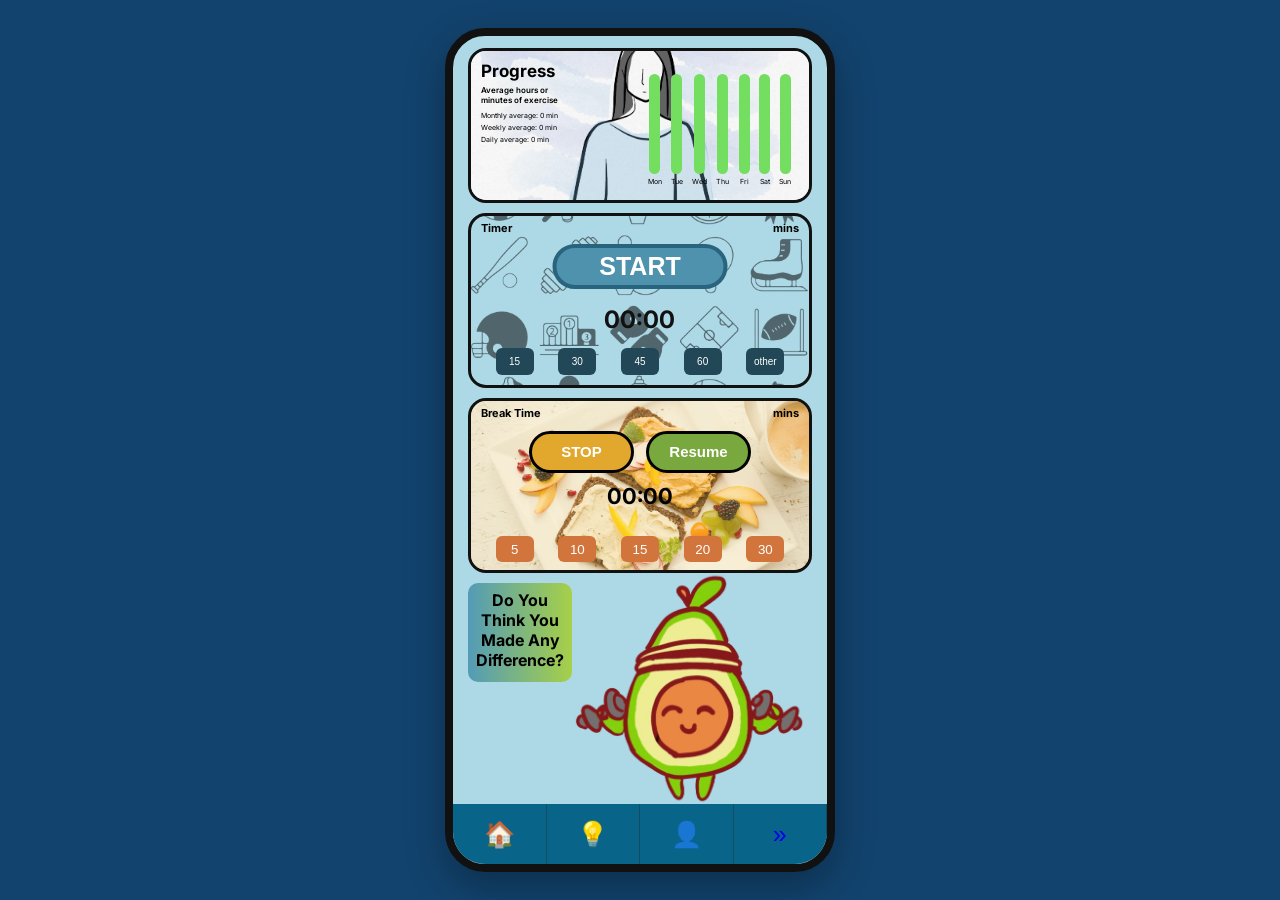
==== page2.html @ 185bc52e "I finally have successfully fix the images and now I will be working towars fixing few fonts" ====
<!DOCTYPE html>
<html lang="en">

<head>
    <meta charset="UTF-8">
    <meta name="viewport" content="width=device-width, initial-scale=1.0">

    <title>FITcheKK - Main</title>

    <link rel="preconnect" href="https://fonts.googleapis.com">
    <link rel="preconnect" href="https://fonts.gstatic.com" crossorigin>

    <link href="https://fonts.googleapis.com/css2?family=Inter:wght@400;500;600;700&display=swap" rel="stylesheet">

    <link rel="stylesheet" href="style.css">
</head>

<body>

<div class="phone-container page2-container">

    <!-- =========================
         PROGRESS
    ========================== -->

    <section class="progress-section">

    <img src="Images\progress-tracker-image.jpg"
         alt="Runner"
         class="progress-image">

        <div class="progress-information">

            <h2>Progress</h2>
            <p class="average-title">
                Average hours or<br>minutes of exercise
            </p>

            <p id="monthlyAverage">
                Monthly average: 0 min
            </p>

            <p id="weeklyAverage">
                Weekly average: 0 min
            </p>

            <p id="dailyAverage">
                Daily average: 0 min
            </p>

        </div>

        <div class="weekly-bars">

            <div class="day-bar">
                <div class="bar-track">
                    <div class="bar-fill" id="bar-monday"></div>
                </div>
                <span>Mon</span>
            </div>

            <div class="day-bar">
                <div class="bar-track">
                    <div class="bar-fill" id="bar-tuesday"></div>
                </div>
                <span>Tue</span>
            </div>

            <div class="day-bar">
                <div class="bar-track">
                    <div class="bar-fill" id="bar-wednesday"></div>
                </div>
                <span>Wed</span>
            </div>

            <div class="day-bar">
                <div class="bar-track">
                    <div class="bar-fill" id="bar-thursday"></div>
                </div>
                <span>Thu</span>
            </div>

            <div class="day-bar">
                <div class="bar-track">
                    <div class="bar-fill" id="bar-friday"></div>
                </div>
                <span>Fri</span>
            </div>

            <div class="day-bar">
                <div class="bar-track">
                    <div class="bar-fill" id="bar-saturday"></div>
                </div>
                <span>Sat</span>
            </div>

            <div class="day-bar">
                <div class="bar-track">
                    <div class="bar-fill" id="bar-sunday"></div>
                </div>
                <span>Sun</span>
            </div>

        </div>

    </section>


    <!-- =========================
         EXERCISE TIMER
    ========================== -->

    <section class="exercise-section">
 <img src="Images\Excercise-time-image.png"
         alt="Exercise"
         class="exercise-image">

        <div class="timer-label">
            <span>Timer</span>
            <span>mins</span>
        </div>

        <div class="exercise-display" id="exerciseDisplay">
            00:00
        </div>

        <button id="startExercise">
            START
        </button>

        <div class="exercise-options">

            <button class="exercise-option" data-minutes="15">15</button>

            <button class="exercise-option" data-minutes="30">30</button>

            <button class="exercise-option" data-minutes="45">45</button>

            <button class="exercise-option" data-minutes="60">60</button>

            <button class="exercise-option" data-minutes="other">other</button>

        </div>

    </section>


    <!-- =========================
         BREAK TIMER
    ========================== -->

    <section class="break-section">
 <img src="Images\break-time-image.jpg"
         alt="Break"
         class="break-image">
        
        <div class="timer-label">
            <span>Break Time</span>
            <span>mins</span>
        </div>

        <div class="break-background">

            <button id="stopBreak">
                STOP
            </button>

            <button id="resumeBreak">
                Resume
            </button>

        </div>

        <div class="break-options">

            <button class="break-option" data-break="5">5</button>

            <button class="break-option" data-break="10">10</button>

            <button class="break-option" data-break="15">15</button>

            <button class="break-option" data-break="20">20</button>

            <button class="break-option" data-break="30">30</button>

        </div>

        <div id="breakDisplay">
            00:00
        </div>

    </section>


    <!-- =========================
         MOTIVATION
    ========================== -->

    <div class="motivation-message">
        Do You Think You Made Any Difference?
    </div>
     <img src ="Images\avocado-homepage-image.png"
         alt="Motivation"
         class="motivation-image">

    <!-- =========================
         NAVIGATION
    ========================== -->

    <nav class="bottom-navigation">

        <a href="index.html" class="nav-button">
            🏠
        </a>

        <a href="page3.html" class="nav-button">
            💡
        </a>

        <a href="page4.html" class="nav-button">
            👤
        </a>

        <a href="page3.html" class="nav-button">
            »
        </a>

    </nav>

</div>


<script src="script.js"></script>

</body>
</html>
---- style.css ----
*{
    margin:0;
    padding:0;
    box-sizing:border-box;
}

body{
    background:#12436e;
    display:flex;
    justify-content:center;
    align-items:center;
    min-height:100vh;
    font-family:Arial, Helvetica, sans-serif;
}

/* Phone */

.phone-container{

    width:390px;
    height:844px;

    background:#ADD8E6;

    border:8px solid #111;
    border-radius:40px;

    overflow:hidden;

    position:relative;

    display:flex;
    flex-direction:column;
    align-items:center;

    box-shadow:0 15px 40px rgba(0,0,0,.3);

}

/* Hero Image */

.hero-image{

    width:100%;
    height:325px;

    object-fit:cover;

}

/* Title */

h1{
margin-top:20px;
font-size:45px;
color:#2E2F7C;
letter-spacing:1px;
font-family: "Joti One", serif;
  font-weight: 400;
  font-style: normal;
}

/* Welcome Box */

.welcome-text{

    width:85%;

    text-align:center;

    margin-top:25px;

}

.welcome-text h2{

    color:#000000;
    font-size:22px;
    margin-bottom:12px;
    font-family: "Carter One", system-ui;
  font-weight: 400;
  font-style: normal;
}

.welcome-text p{

    font-size:17px;
    line-height:1;
    color:#000000;
  font-family: "Inter", sans-serif;
    font-weight: weight;
    font-style: normal;
}

/* Avocados */

.avocado-container{

    margin-top:5px;

    width:100%;

    display:flex;

    justify-content:space-evenly;

}

.avocado-container img{
    width:125px;

}

/* Button */

#startButton{

    position:absolute;

    bottom:35px;

    width:280px;

    height:65px;

    border:groove;

    border-radius:40px;

    background:linear-gradient(to right, #95C5D8, #ABC76B);

    color:white;

    font-size:27px;

    font-weight:bold;

    cursor:pointer;

    transition:.2s ease;

    border:8px groove #6fb28f;
}

/* Hover */

#startButton:hover{

    background:linear-gradient(to right, #d87fc6, #eaf550); 
    border:12px groove #5a214e;

}

/* Click Animation */

#startButton.clicked{

    transform:scale(.92);

    border:4px solid #1c2569;

}

/* Responsive */

@media(max-width:420px){

.phone-container{

    width:100vw;
    height:100vh;

    border:none;

    border-radius:0;

}

}

#welcomeScreen{
    width:100%;
    height:100%;

    display:flex;
    flex-direction:column;
    align-items:center;
}


/* =========================================
   PAGE 2
========================================= */

.page2-container {
    justify-content: flex-start;
    gap: 0;
    background: #ADD8E6;
}


/* =========================================
   PROGRESS
========================================= */

.progress-section {
    width: 92%;
    height: 155px;
    margin-top: 12px;

    background: #c9edff;
    border: 3px solid #111;
    border-radius: 18px;

    display: flex;
    padding: 10px;

    overflow: hidden;
}

.progress-information {
    width: 50%;
    font-family: "Inter", sans-serif;
}

.progress-information h2 {
    margin: 0 0 4px;
    font-size: 17px;
}

.average-title {
    margin: 0 0 6px;
    font-size: 8px;
    font-weight: 600;
}

.progress-information p:not(.average-title) {
    margin: 3px 0;
    font-size: 7px;
}


/* Progress bars */

.weekly-bars {
    width: 50%;

    display: flex;
    align-items: flex-end;
    justify-content: space-around;

    padding: 8px 3px 4px;
}

.day-bar {
    height: 125px;

    display: flex;
    flex-direction: column;
    align-items: center;
    justify-content: flex-end;

    font-family: "Inter", sans-serif;
    font-size: 7px;
}

.bar-track {
    width: 11px;
    height: 100px;

    background: #73de60;

    border-radius: 6px;

    display: flex;
    align-items: flex-end;

    overflow: hidden;
}

.bar-fill {
    width: 100%;
    height: 0%;

    background: #368728;

    border-radius: 6px;

    transition: height 0.5s ease,
                background 0.5s ease;
}

.day-bar span {
    margin-top: 3px;
}


/* =========================================
   EXERCISE TIMER
========================================= */

.exercise-section {
    position: relative;

    width: 92%;
    height: 175px;

    margin-top: 10px;

    background: #ADD8E6;

    border: 3px solid #111;
    border-radius: 18px;

    overflow: hidden;
}

.timer-label {
    display: flex;
    justify-content: space-between;

    padding: 5px 10px;

    font-family: "Inter", sans-serif;

    font-size: 11px;
    font-weight: bold;
}

.exercise-display {
    position: absolute;

    top: 82px;
    left: 50%;

    transform: translateX(-50%);

    width: 170px;
    height: 55px;

    display: flex;
    align-items: center;
    justify-content: center;

    color: white;

    font-size: 24px;
    font-weight: bold;

    font-family: "Inter", sans-serif;
}

#startExercise {
    position: absolute;

    top: 28px;
    left: 50%;

    transform: translateX(-50%);

    width: 175px;
    height: 55px;

    background: #4f92ad;

    border: 4px solid #28647d;
    border-radius: 30px;

    color: white;

    font-size: 25px;
    font-weight: bold;

    cursor: pointer;

    z-index: 2;

    transition: 0.2s;
}

#startExercise:hover {
    transform: translateX(-50%) scale(1.03);
}

#startExercise:active {
    transform: translateX(-50%) scale(0.95);
}


/* Exercise choices */

.exercise-options {
    position: absolute;

    bottom: 10px;

    left: 0;

    width: 100%;

    display: flex;
    justify-content: space-evenly;
}

.exercise-option {
    width: 38px;
    height: 27px;

    border: none;
    border-radius: 6px;

    background: #224756;

    color: white;

    font-size: 10px;

    cursor: pointer;

    transition: 0.2s;
}

.exercise-option.selected {
    transform: scale(1.15);

    background: #236d92;

    box-shadow: 0 0 0 3px #d7f1ff;
}

/* =========================================
   MOTIVATION
========================================= */

.motivation-message {
    width: 28%;
    height: 12%;
    margin-top: 10px;
    margin-right: 240px;
    padding: 7px;
    background:linear-gradient(to right, #539bb7, #a7d048);
    border-radius: 10px;
    text-align: center;
    font-family: "Inter", sans-serif;
    font-size: 16px;
    font-weight: bold;
}

/* =========================================
   MOTIVATION AVOCADO IMAGE
========================================= */

.motivation-image {
    position: absolute;
    left: 32%;
    top: 63.5%;
    width: 64%;
    height: auto;
    z-index: 3;
}

/* =========================================
   NAVIGATION
========================================= */

.bottom-navigation {
    position: absolute;

    bottom: 0;
    left: 0;

    width: 100%;
    height: 60px;

    display: flex;

    background: #086488;
}

.nav-button {
    flex: 1;

    display: flex;
    justify-content: center;
    align-items: center;

    border-right: 1px solid #164c61;

    text-decoration: none;

    font-size: 25px;

    cursor: pointer;
}

.nav-button:hover {
    background: #0c7da7;
}

/* =========================================
   WIDGET BACKGROUND IMAGES
========================================= */


/* PROGRESS IMAGE */

.progress-section {
    position: relative;
}

.progress-image {
    position: absolute;

    top: 0;
    left: 0;

    width: 100%;
    height: 100%;

    object-fit: cover;

    z-index: 0;
}


/* Put progress content above image */

.progress-information,
.progress-section .weekly-bars {
    position: relative;
    z-index: 1;
}


/* EXERCISE IMAGE */

.exercise-image {
    position: absolute;
    top: 0;
    left: 0;
    width: 100%;
    height: 100%;
    object-fit: cover;
    z-index: 0;
    opacity: 0.53;
}


/* Put exercise controls above image */

.exercise-section .timer-label,
.exercise-section .exercise-display,
.exercise-section #startExercise,
.exercise-section .exercise-options {
    z-index: 1;
}

/* =========================================
   FIX TIMER COUNTDOWNS
========================================= */


/* Make sure the background image stays behind everything */

.exercise-image,
.break-image,
.progress-image {
    z-index: 0;
}


/* =========================================
   EXERCISE TIMER
========================================= */

.exercise-section .timer-label {
    position: relative;
    z-index: 5;
}


/* Countdown */

.exercise-display {
    position: absolute;

    top: 82px;
    left: 50%;

    transform: translateX(-50%);

    width: 170px;
    height: 42px;

    display: flex;
    align-items: center;
    justify-content: center;

    color: rgb(18, 17, 17);

    font-size: 24px;
    font-weight: bold;

    font-family: "Inter", sans-serif;

    z-index: 5;

    pointer-events: none;
}


/* START / STOP / RESUME button */

#startExercise {
    position: absolute;

    top: 28px;
    left: 50%;

    transform: translateX(-50%);

    width: 175px;
    height: 45px;

    z-index: 6;
}


/* Exercise choices */

.exercise-options {
    z-index: 6;
}
/* =========================================
   BREAK TIMER
========================================= */

.break-section {
    position: relative;

    width: 92%;
    height: 175px;

    margin-top: 10px;

    background: #f4d276;

    border: 3px solid #111;
    border-radius: 18px;

    overflow: hidden;
}


/* =========================================
   BREAK BACKGROUND IMAGE
========================================= */

.break-image {
    position: absolute;
    top: 0;
    left: 0;
    width: 100%;
    height: 100%;
    object-fit: cover;
    z-index: 0;
    opacity: 0.75;
}


/* =========================================
   BREAK TITLE
========================================= */

.break-section .timer-label {
    position: relative;
    z-index: 5;
}


/* =========================================
   STOP / RESUME BUTTON
========================================= */

.break-background {
    position: absolute;
    top: 28px;
    left: 0;
    width: 100%;
    height: 45px;
    display: flex;
    align-items: center;
    justify-content: center;
    gap: 12px;
    z-index: 6;
}


.break-background button {
    width: 105px;
    height: 42px;
    border-radius: 25px;
    color: white;
    font-size: 15px;
    font-weight: bold;
    cursor: pointer;
    border: 3px solid rgb(2, 2, 2);
}

#stopBreak {
    background: #e2a72d;
}

#resumeBreak {
    background: #79a93e;
}

#stopBreak:active,
#resumeBreak:active {
    transform: scale(0.93);
}

/* =========================================
   BREAK COUNTDOWN
========================================= */

#breakDisplay {
    position: absolute;

    top: 82px;
    left: 0;

    width: 100%;

    text-align: center;

    color: rgb(0, 0, 0);

    font-size: 22px;
    font-weight: bold;

    font-family: "Inter", sans-serif;

    z-index: 7;

    pointer-events: none;
}


/* =========================================
   BREAK TIME OPTIONS
========================================= */

.break-options {
    position: absolute;

    bottom: 8px;
    left: 0;

    width: 100%;

    display: flex;

    justify-content: space-evenly;
    align-items: center;

    z-index: 8;
}


.break-option {
    width: 38px;
    height: 26px;

    border: none;
    border-radius: 6px;

    background: #d2753c;

    color: #ffffff;

    cursor: pointer;

    transition: 0.2s;
}


.break-option.selected {
    transform: scale(1.15);

    background: #a12c53;

    box-shadow: 0 0 0 2px white;
}
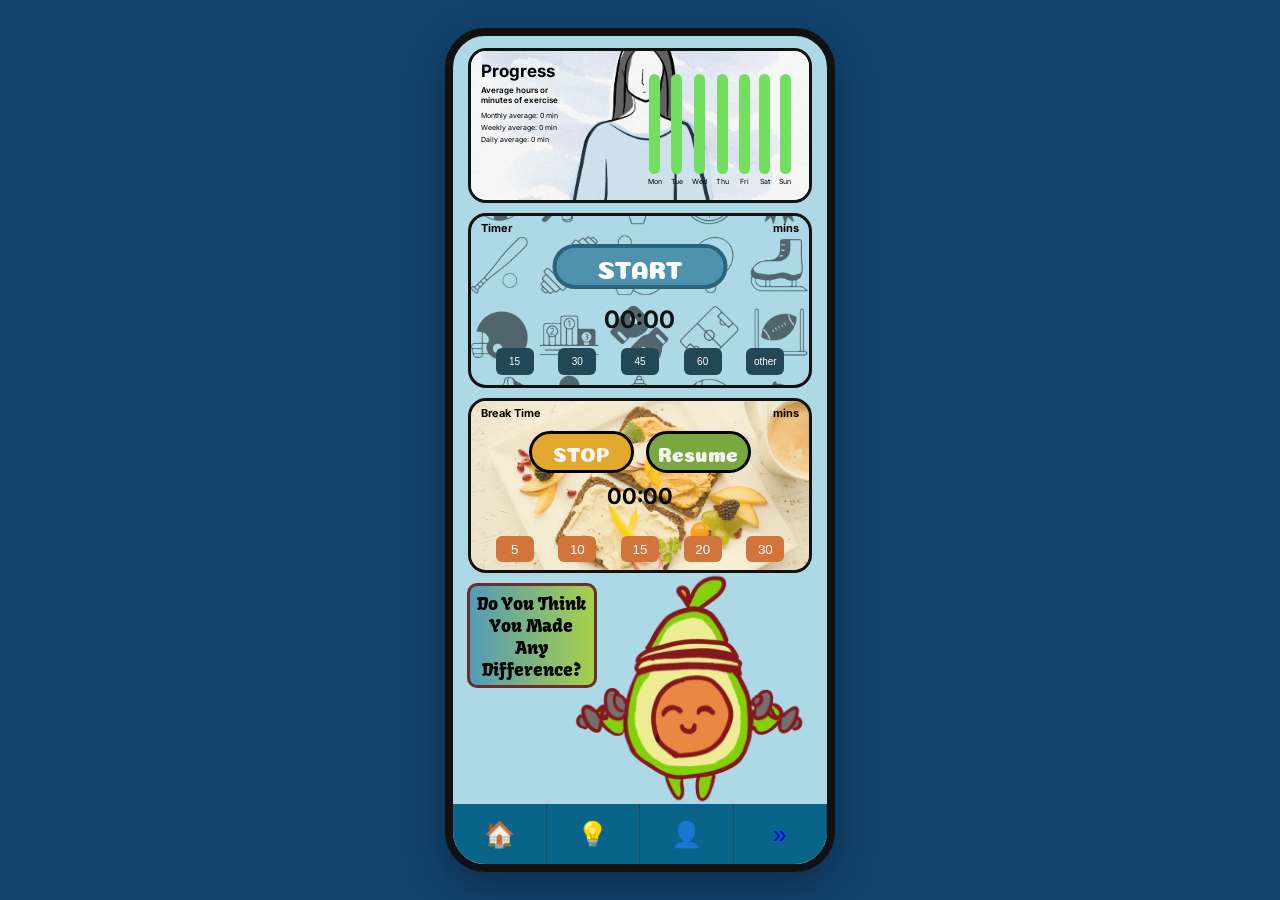
==== commit d57c7199: "I have successuflly improved and changed all the fonts of this page" ====
--- a/page2.html
+++ b/page2.html
@@ -13,6 +13,14 @@
     <link href="https://fonts.googleapis.com/css2?family=Inter:wght@400;500;600;700&display=swap" rel="stylesheet">
 
     <link rel="stylesheet" href="style.css">
+
+    <link rel="preconnect" href="https://fonts.googleapis.com">
+<link rel="preconnect" href="https://fonts.gstatic.com" crossorigin>
+<link href="https://fonts.googleapis.com/css2?family=Kavoon&display=swap" rel="stylesheet">
+
+<link rel="preconnect" href="https://fonts.googleapis.com">
+<link rel="preconnect" href="https://fonts.gstatic.com" crossorigin>
+<link href="https://fonts.googleapis.com/css2?family=Coiny&display=swap" rel="stylesheet">
 </head>
 
 <body>
--- a/style.css
+++ b/style.css
@@ -352,29 +352,21 @@
 
 #startExercise {
     position: absolute;
-
     top: 28px;
     left: 50%;
-
     transform: translateX(-50%);
-
     width: 175px;
     height: 55px;
-
     background: #4f92ad;
-
     border: 4px solid #28647d;
     border-radius: 30px;
-
     color: white;
-
     font-size: 25px;
-    font-weight: bold;
-
+    font-family: "Coiny", system-ui;
+    font-weight: 400;
+    font-style: normal;
     cursor: pointer;
-
     z-index: 2;
-
     transition: 0.2s;
 }
 
@@ -433,17 +425,19 @@
 ========================================= */
 
 .motivation-message {
-    width: 28%;
-    height: 12%;
+    width: 35%;
+    height: 12.7%;
     margin-top: 10px;
-    margin-right: 240px;
+    margin-right: 216px;
     padding: 7px;
     background:linear-gradient(to right, #539bb7, #a7d048);
+    border:#6b2d2d solid 3.2px;
     border-radius: 10px;
     text-align: center;
-    font-family: "Inter", sans-serif;
-    font-size: 16px;
-    font-weight: bold;
+    font-family: "Kavoon", serif;
+    font-weight: 400;
+    font-style: normal;
+    font-size: 17.5px;
 }
 
 /* =========================================
@@ -637,17 +631,12 @@
 
 .break-section {
     position: relative;
-
     width: 92%;
     height: 175px;
-
     margin-top: 10px;
-
     background: #f4d276;
-
     border: 3px solid #111;
     border-radius: 18px;
-
     overflow: hidden;
 }
 
@@ -700,9 +689,11 @@
     width: 105px;
     height: 42px;
     border-radius: 25px;
-    color: white;
-    font-size: 15px;
-    font-weight: bold;
+    color: rgb(245, 245, 245);
+    font-family: "Coiny", system-ui;
+    font-weight: 400;
+    font-style: normal;
+    font-size: 20px;
     cursor: pointer;
     border: 3px solid rgb(2, 2, 2);
 }
@@ -729,20 +720,13 @@
 
     top: 82px;
     left: 0;
-
-    width: 100%;
-
+    width: 100%;
     text-align: center;
-
     color: rgb(0, 0, 0);
-
     font-size: 22px;
     font-weight: bold;
-
     font-family: "Inter", sans-serif;
-
     z-index: 7;
-
     pointer-events: none;
 }
 
@@ -753,17 +737,12 @@
 
 .break-options {
     position: absolute;
-
     bottom: 8px;
     left: 0;
-
-    width: 100%;
-
-    display: flex;
-
+    width: 100%;
+    display: flex;
     justify-content: space-evenly;
     align-items: center;
-
     z-index: 8;
 }
 
@@ -771,24 +750,17 @@
 .break-option {
     width: 38px;
     height: 26px;
-
     border: none;
     border-radius: 6px;
-
     background: #d2753c;
-
     color: #ffffff;
-
     cursor: pointer;
-
     transition: 0.2s;
 }
 
 
 .break-option.selected {
     transform: scale(1.15);
-
     background: #a12c53;
-
     box-shadow: 0 0 0 2px white;
 }
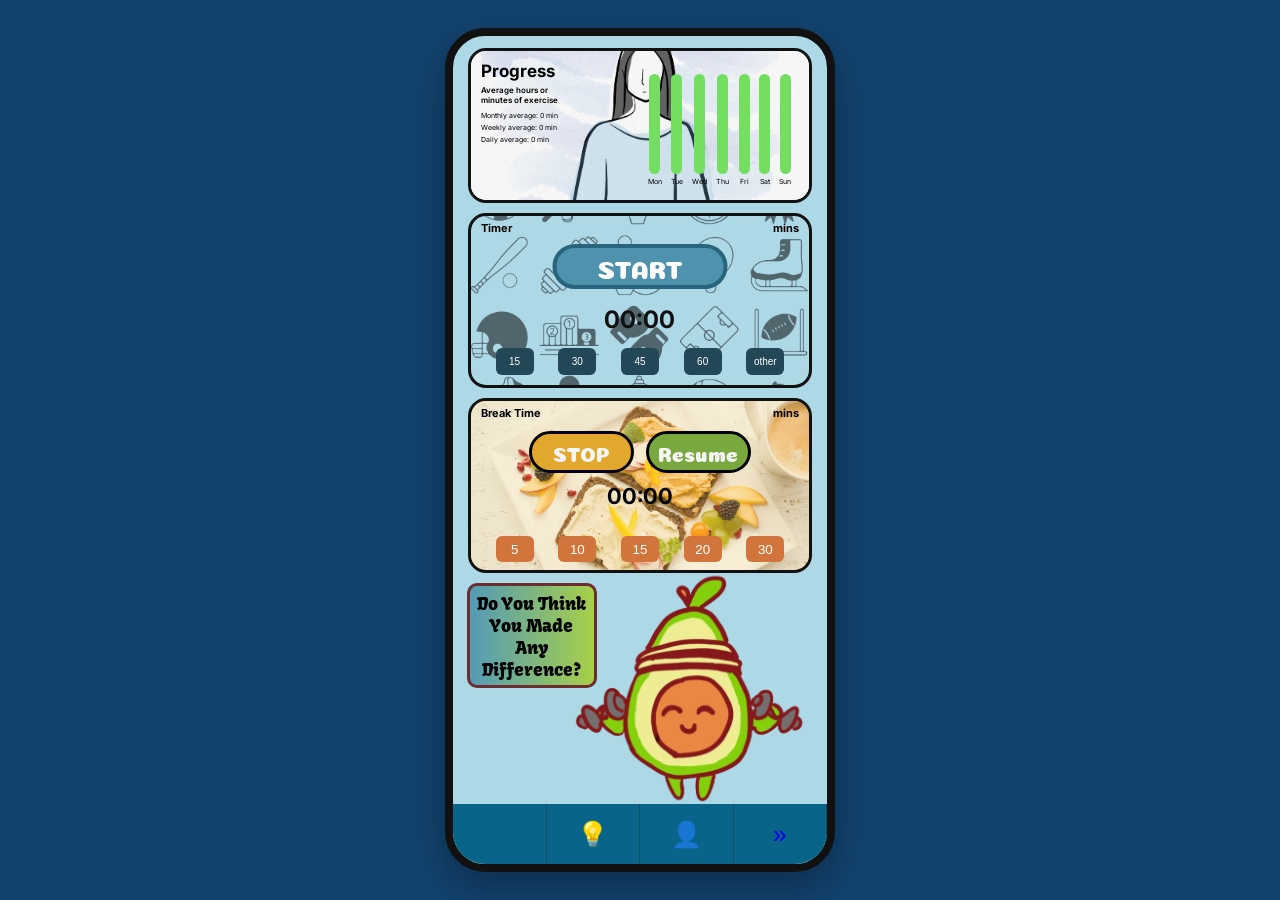
==== commit d043e4aa: "I added few new images in the image folder and trying to use new icons" ====
--- a/page2.html
+++ b/page2.html
@@ -218,7 +218,7 @@
     <nav class="bottom-navigation">
 
         <a href="index.html" class="nav-button">
-            🏠
+           
         </a>
 
         <a href="page3.html" class="nav-button">
--- a/style.css
+++ b/style.css
@@ -43,7 +43,6 @@
 
     width:100%;
     height:325px;
-
     object-fit:cover;
 
 }
@@ -56,30 +55,26 @@
 color:#2E2F7C;
 letter-spacing:1px;
 font-family: "Joti One", serif;
-  font-weight: 400;
-  font-style: normal;
+font-weight: 400;
+font-style: normal;
 }
 
 /* Welcome Box */
 
 .welcome-text{
-
     width:85%;
-
     text-align:center;
-
     margin-top:25px;
-
 }
 
 .welcome-text h2{
 
-    color:#000000;
-    font-size:22px;
-    margin-bottom:12px;
-    font-family: "Carter One", system-ui;
-  font-weight: 400;
-  font-style: normal;
+color:#000000;
+font-size:22px;
+margin-bottom:12px;
+font-family: "Carter One", system-ui;
+font-weight: 400;
+font-style: normal;
 }
 
 .welcome-text p{
@@ -87,27 +82,33 @@
     font-size:17px;
     line-height:1;
     color:#000000;
-  font-family: "Inter", sans-serif;
-    font-weight: weight;
-    font-style: normal;
-}
-
-/* Avocados */
-
-.avocado-container{
-
-    margin-top:5px;
-
-    width:100%;
-
-    display:flex;
-
-    justify-content:space-evenly;
-
-}
-
-.avocado-container img{
-    width:125px;
+    font-family: "Inter", sans-serif;
+    font-weight: 400;
+    font-style: italic;
+    width: 100%;
+    margin: 0 auto;
+    text-align: center;
+}
+
+/* =========================================
+   AVOCADOS
+========================================= */
+
+.avocado-container {
+    width: 100%;
+    display: flex;
+    justify-content: space-between;
+    align-items: flex-end;
+    padding: 0 10px;
+    box-sizing: border-box;
+    margin-top: 5px;
+}
+
+.avocado-container img {
+    width: 145px;
+    height: 135px;
+    object-fit: contain;
+
 
 }
 
@@ -116,29 +117,17 @@
 #startButton{
 
     position:absolute;
-
     bottom:35px;
-
     width:280px;
-
     height:65px;
-
     border:groove;
-
     border-radius:40px;
-
     background:linear-gradient(to right, #95C5D8, #ABC76B);
-
     color:white;
-
     font-size:27px;
-
     font-weight:bold;
-
     cursor:pointer;
-
     transition:.2s ease;
-
     border:8px groove #6fb28f;
 }
 
@@ -161,10 +150,7 @@
 
 }
 
-/* Responsive */
-
 @media(max-width:420px){
-
 .phone-container{
 
     width:100vw;
@@ -175,12 +161,11 @@
     border-radius:0;
 
 }
-
 }
 
 #welcomeScreen{
     width:100%;
-    height:100%;
+    height:100;
 
     display:flex;
     flex-direction:column;
@@ -763,4 +748,5 @@
     transform: scale(1.15);
     background: #a12c53;
     box-shadow: 0 0 0 2px white;
-}+}
+
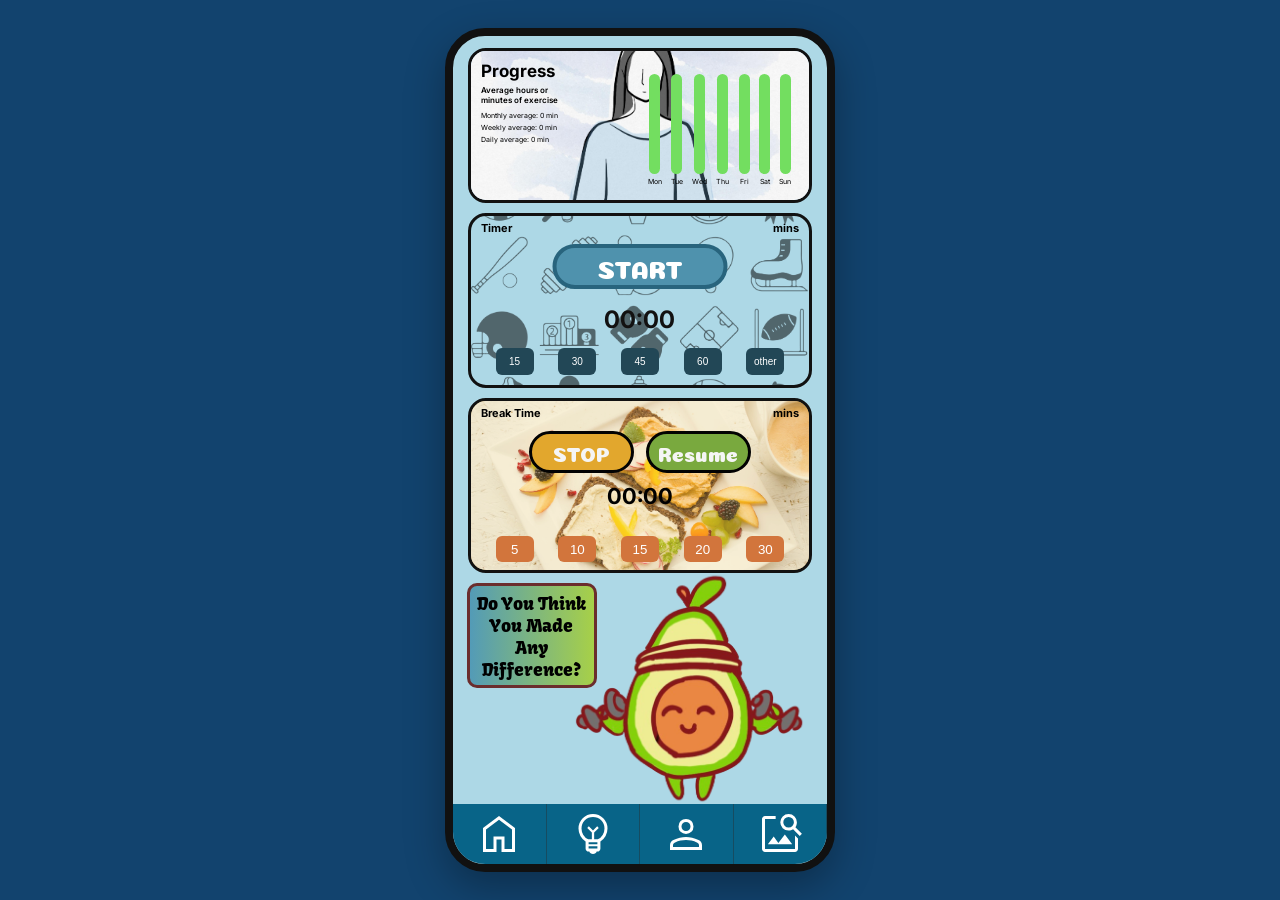
==== commit de418e30: "All the icons have been added to this page" ====
--- a/page2.html
+++ b/page2.html
@@ -21,6 +21,7 @@
 <link rel="preconnect" href="https://fonts.googleapis.com">
 <link rel="preconnect" href="https://fonts.gstatic.com" crossorigin>
 <link href="https://fonts.googleapis.com/css2?family=Coiny&display=swap" rel="stylesheet">
+
 </head>
 
 <body>
@@ -218,19 +219,19 @@
     <nav class="bottom-navigation">
 
         <a href="index.html" class="nav-button">
-           
+           <svg xmlns="http://www.w3.org/2000/svg" height="48px" viewBox="0 -960 960 960" width="48px" fill="#FFFFFF"><path d="M220-180h150v-250h220v250h150v-390L480-765 220-570v390Zm-60 60v-480l320-240 320 240v480H530v-250H430v250H160Zm320-353Z"/></svg>
         </a>
 
         <a href="page3.html" class="nav-button">
-            💡
+            <svg xmlns="http://www.w3.org/2000/svg" height="48px" viewBox="0 -960 960 960" width="48px" fill="#FFFFFF"><path d="M480-80q-27 0-47.5-13T406-129h-14q-24 0-42-18t-18-42v-143q-66-43-104-110t-38-148q0-121 84.5-205.5T480-880q121 0 205.5 84.5T770-590q0 81-38 148T628-332v143q0 24-18 42t-42 18h-14q-6 23-26.5 36T480-80Zm-88-109h176v-44H392v44Zm0-84h176v-40H392v40Zm-9-100h74v-137l-92-92 31-31 84 84 84-84 31 31-92 92v137h74q60-28 96.5-87T710-590q0-97-66.5-163.5T480-820q-97 0-163.5 66.5T250-590q0 71 36.5 130t96.5 87Zm97-176Zm0-48Z"/></svg>
         </a>
 
         <a href="page4.html" class="nav-button">
-            👤
-        </a>
-
-        <a href="page3.html" class="nav-button">
-            »
+            <svg xmlns="http://www.w3.org/2000/svg" height="48px" viewBox="0 -960 960 960" width="48px" fill="#FFFFFF"><path d="M372-523q-42-42-42-108t42-108q42-42 108-42t108 42q42 42 42 108t-42 108q-42 42-108 42t-108-42ZM160-160v-94q0-38 19-65t49-41q67-30 128.5-45T480-420q62 0 123 15.5T731-360q31 14 50 41t19 65v94H160Zm60-60h520v-34q0-16-9.5-30.5T707-306q-64-31-117-42.5T480-360q-57 0-111 11.5T252-306q-14 7-23 21.5t-9 30.5v34Zm324.5-346.5Q570-592 570-631t-25.5-64.5Q519-721 480-721t-64.5 25.5Q390-670 390-631t25.5 64.5Q441-541 480-541t64.5-25.5ZM480-631Zm0 411Z"/></svg>
+        </a>
+
+        <a href="page5.html" class="nav-button">
+            <svg xmlns="http://www.w3.org/2000/svg" height="48px" viewBox="0 -960 960 960" width="48px" fill="#FFFFFF"><path d="M237-277h487L577-472 447-302l-93-126-117 151Zm-57 157q-24 0-42-18t-18-42v-600q0-24 18-42t42-18h213v60H180v600h600v-272l60 60v212q0 24-18 42t-42 18H180Zm300-360Zm395 38L742-575q-21 14-41.5 20.5T652-548q-70 0-118-48t-48-118q0-70 48-118t118-48q70 0 118 48t48 118q0 28-8 53t-22 46l130 130-43 43ZM652-608q46 0 76-30t30-76q0-46-30-76t-76-30q-46 0-76 30t-30 76q0 46 30 76t76 30Z"/></svg>
         </a>
 
     </nav>
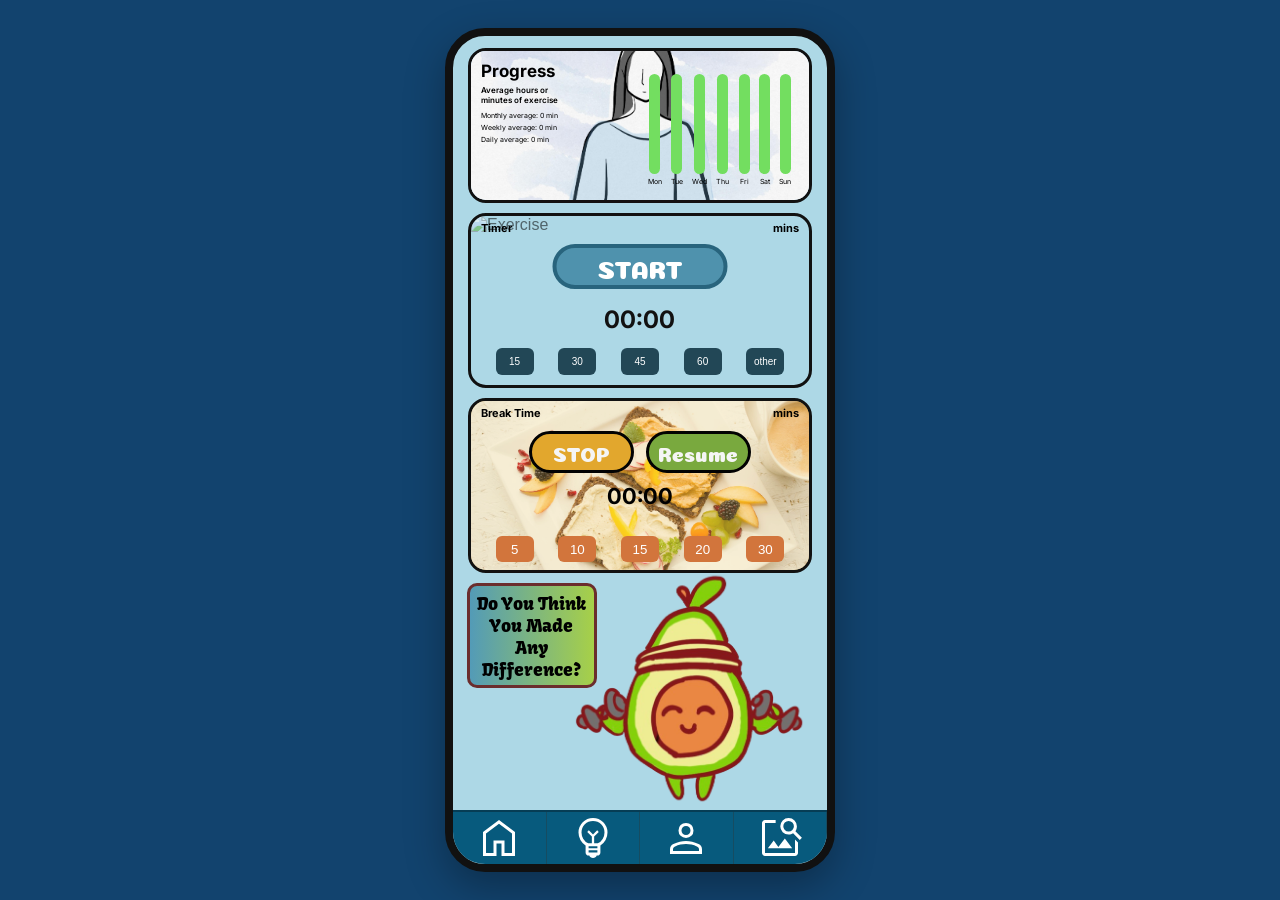
==== commit f4740c3a: "I added few new images to the image folder" ====
--- a/page2.html
+++ b/page2.html
@@ -120,7 +120,7 @@
     ========================== -->
 
     <section class="exercise-section">
- <img src="Images\Excercise-time-image.png"
+ <img src="Images\excercise-time-image.png"
          alt="Exercise"
          class="exercise-image">
 
--- a/style.css
+++ b/style.css
@@ -750,3 +750,357 @@
     box-shadow: 0 0 0 2px white;
 }
 
+
+
+
+
+
+
+
+
+
+
+/* =========================================
+   PAGE 3 PHONE
+========================================= */
+
+.page3-phone {
+    width: 375px;
+    height: 758px;
+    margin: 0 auto;
+    background: #c9efff;
+    border: 7px solid #000;
+    border-radius: 58px;
+    overflow: hidden;
+    position: relative;
+}
+
+
+/* =========================================
+   PAGE 3 CONTENT
+========================================= */
+
+.page3-content {
+    width: 100%;
+    height: calc(100% - 54px);
+    background: #c9efff;
+    overflow: hidden;
+}
+
+
+/* =========================================
+   TOP IMAGE
+========================================= */
+
+.page3-top-image {
+    width: 100%;
+    height: 250px;
+    overflow: hidden;
+}
+
+.page3-top-image img {
+    width: 100%;
+    height: 100%;
+    object-fit: cover;
+    display: block;
+}
+
+
+/* =========================================
+   TIPS SECTION
+========================================= */
+
+.page3-tips-section {
+    width: 100%;
+    text-align: center;
+    padding-top: 17px;
+}
+
+.page3-tips-title {
+    display: inline-block;
+    margin: 0 0 20px 0;
+    padding: 10px 28px;
+    background: #28618a;
+    color: white;
+    border-radius: 30px;
+    font-size: 20px;
+    font-weight: bold;
+}
+
+
+/* =========================================
+   CAROUSEL
+========================================= */
+
+.page3-carousel {
+    width: 100%;
+    display: flex;
+    align-items: center;
+    justify-content: center;
+    gap: 12px;
+    position: relative;
+}
+
+.page3-arrow {
+    width: 35px;
+    height: 35px;
+    padding: 0;
+    border-radius: 50%;
+    border: 2px solid #5d94ae;
+    background: white;
+    color: #28618a;
+    font-size: 20px;
+    font-weight: bold;
+    cursor: pointer;
+
+    display: flex;
+    align-items: center;
+    justify-content: center;
+
+    flex-shrink: 0;
+    position: relative;
+    z-index: 10;
+
+    pointer-events: auto;
+}
+
+.page3-arrow:active {
+    transform: scale(0.88);
+}
+
+.page3-cards {
+    width: 230px;
+    display: flex;
+    gap: 9px;
+    overflow: hidden;
+    flex-shrink: 0;
+}
+
+.page3-card {
+    width: 68px;
+    height: 68px;
+    flex: 0 0 68px;
+    perspective: 1000px;
+    cursor: pointer;
+}
+
+.page3-card-inner {
+    width: 100%;
+    height: 100%;
+    position: relative;
+    transition: transform 0.6s;
+    transform-style: preserve-3d;
+}
+
+.page3-card.flipped .page3-card-inner {
+    transform: rotateY(180deg);
+}
+
+.page3-card-front,
+.page3-card-back {
+    width: 100%;
+    height: 100%;
+    position: absolute;
+    top: 0;
+    left: 0;
+    border-radius: 10px;
+    overflow: hidden;
+    backface-visibility: hidden;
+}
+
+.page3-card-front {
+    background: white;
+}
+
+.page3-card-front img {
+    width: 100%;
+    height: 100%;
+    object-fit: cover;
+    display: block;
+}
+
+.page3-card-back {
+    background: #28618a;
+    color: white;
+    transform: rotateY(180deg);
+    padding: 5px;
+    display: flex;
+    flex-direction: column;
+    justify-content: center;
+    align-items: center;
+    text-align: center;
+}
+
+.page3-card-back h3 {
+    margin: 0 0 3px 0;
+    font-size: 9px;
+}
+
+.page3-card-back p {
+    margin: 0;
+    font-size: 7px;
+    line-height: 1.2;
+}
+
+/* =========================================
+   ACTIVITY LOG
+========================================= */
+
+.page3-activity-section {
+    margin-top: 19px;
+    padding-left: 22px;
+    padding-right: 22px;
+}
+
+.page3-activity-title {
+    display: inline-block;
+    margin: 0 0 8px 0;
+    padding: 3px 38px;
+    background: #6bb1d4;
+    color: #000;
+    font-size: 24px;
+    font-family: Impact, "Arial Narrow", sans-serif;
+    font-weight: normal;
+}
+
+
+/* =========================================
+   ACTIVITY AREA
+========================================= */
+
+.page3-activity-area {
+    width: 100%;
+    height: 190px;
+    display: flex;
+    align-items: center;
+    justify-content: space-between;
+    position: relative;
+}
+
+
+/* =========================================
+   ACTIVITY TEXT BOX
+========================================= */
+
+#page3ActivityInput {
+    width: 187px;
+    height: 163px;
+    box-sizing: border-box;
+    border: double;
+    border-radius: 23px;
+    background: #6bb1d4;
+    padding: 18px;
+    resize: none;
+    outline: none;
+    font-family: Arial, sans-serif;
+    font-size: 15px;
+    color: #000;
+    flex-shrink: 0;
+}
+
+
+/* =========================================
+   RUNNING PERSON
+========================================= */
+
+.running-image {
+    width: 203px;
+    height: 204px;
+    object-fit: contain;
+    display: block;
+    margin: -30px;
+    flex-shrink: 0;
+}
+
+/* =========================================
+   SAVE BUTTON
+========================================= */
+
+#page3SaveButton {
+    display: block;
+
+    width: 76px;
+    height: 24px;
+
+    margin: 6px auto 0 auto;
+
+    border: none;
+
+    border-radius: 15px;
+
+    background: #4569b7;
+
+    color: white;
+
+    font-size: 13px;
+
+    font-weight: bold;
+
+    cursor: pointer;
+}
+
+#page3SaveButton:active {
+    transform: scale(0.92);
+}
+
+
+/* SAVE MESSAGE */
+
+#page3SaveMessage {
+    height: 14px;
+
+    margin: 3px 0 0 0;
+
+    text-align: center;
+
+    font-size: 11px;
+}
+
+
+/* =========================================
+   BOTTOM NAVIGATION
+========================================= */
+
+.bottom-navigation {
+    position: absolute;
+
+    left: 0;
+    bottom: 0;
+
+    width: 100%;
+    height: 54px;
+
+    background: #075a7d;
+
+    display: flex;
+
+    border-top: 2px solid #063d55;
+}
+
+
+.page3-nav-button {
+    width: 25%;
+    height: 100%;
+
+    display: flex;
+
+    align-items: center;
+
+    justify-content: center;
+
+    border-right: 1px solid #063d55;
+
+    text-decoration: none;
+}
+
+.page3-nav-button:last-child {
+    border-right: none;
+}
+
+
+.page3-nav-button img {
+    width: 43px;
+    height: 43px;
+
+    object-fit: contain;
+}
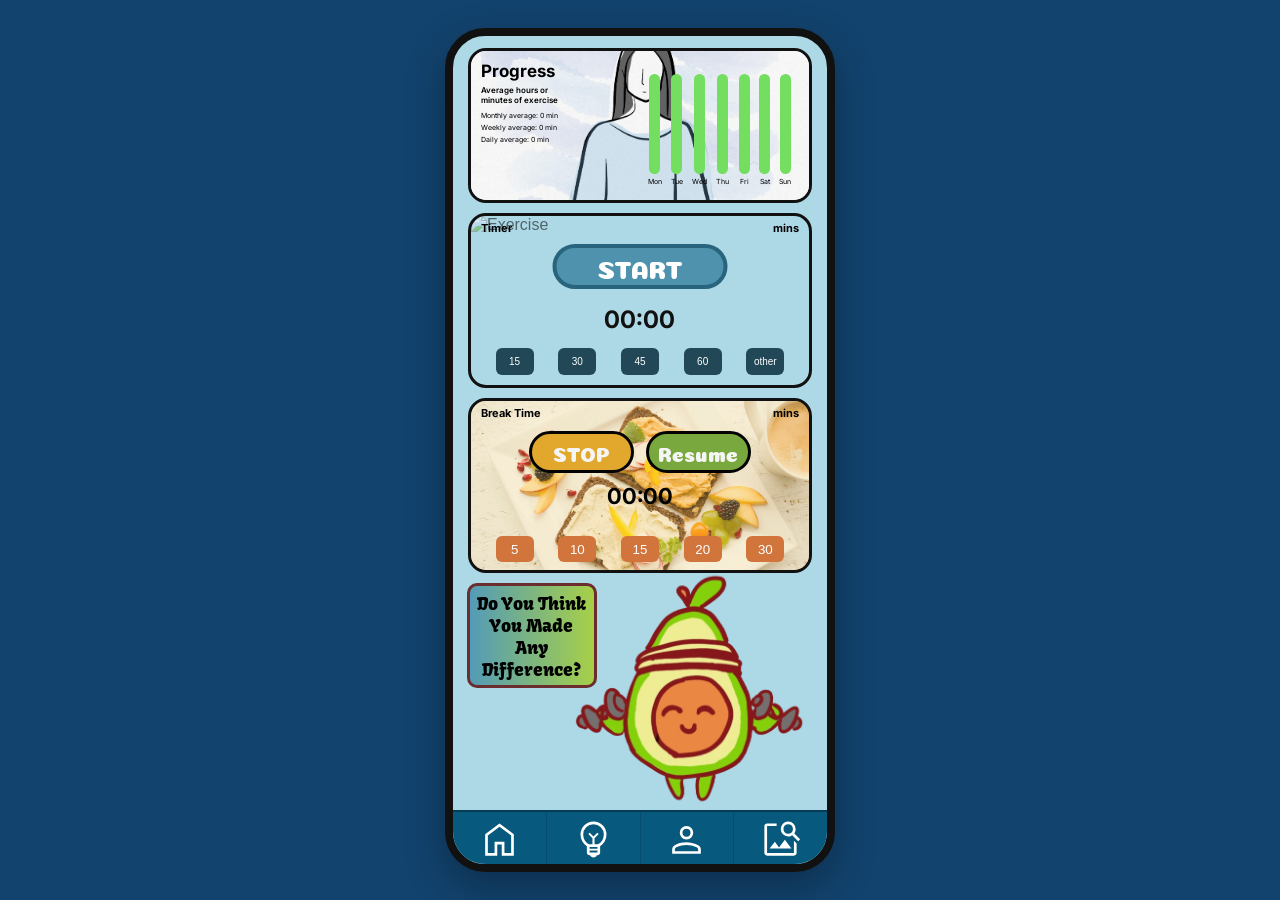
==== commit 98da721f: "I added an new image in the image folder, and I organised my whole html, and css iles, and javascrip" ====
--- a/page2.html
+++ b/page2.html
@@ -28,9 +28,6 @@
 
 <div class="phone-container page2-container">
 
-    <!-- =========================
-         PROGRESS
-    ========================== -->
 
     <section class="progress-section">
 
@@ -115,9 +112,6 @@
     </section>
 
 
-    <!-- =========================
-         EXERCISE TIMER
-    ========================== -->
 
     <section class="exercise-section">
  <img src="Images\excercise-time-image.png"
@@ -154,9 +148,7 @@
     </section>
 
 
-    <!-- =========================
-         BREAK TIMER
-    ========================== -->
+   
 
     <section class="break-section">
  <img src="Images\break-time-image.jpg"
@@ -201,9 +193,7 @@
     </section>
 
 
-    <!-- =========================
-         MOTIVATION
-    ========================== -->
+
 
     <div class="motivation-message">
         Do You Think You Made Any Difference?
@@ -212,9 +202,7 @@
          alt="Motivation"
          class="motivation-image">
 
-    <!-- =========================
-         NAVIGATION
-    ========================== -->
+
 
     <nav class="bottom-navigation">
 
--- a/style.css
+++ b/style.css
@@ -13,31 +13,23 @@
     font-family:Arial, Helvetica, sans-serif;
 }
 
-/* Phone */
 
 .phone-container{
-
     width:390px;
     height:844px;
-
     background:#ADD8E6;
-
     border:8px solid #111;
     border-radius:40px;
-
     overflow:hidden;
-
     position:relative;
-
     display:flex;
     flex-direction:column;
     align-items:center;
-
     box-shadow:0 15px 40px rgba(0,0,0,.3);
 
 }
 
-/* Hero Image */
+
 
 .hero-image{
 
@@ -47,7 +39,7 @@
 
 }
 
-/* Title */
+
 
 h1{
 margin-top:20px;
@@ -59,7 +51,7 @@
 font-style: normal;
 }
 
-/* Welcome Box */
+
 
 .welcome-text{
     width:85%;
@@ -71,7 +63,7 @@
 
 color:#000000;
 font-size:22px;
-margin-bottom:12px;
+margin-bottom:4px;
 font-family: "Carter One", system-ui;
 font-weight: 400;
 font-style: normal;
@@ -79,7 +71,7 @@
 
 .welcome-text p{
 
-    font-size:17px;
+    font-size:15px;
     line-height:1;
     color:#000000;
     font-family: "Inter", sans-serif;
@@ -90,29 +82,26 @@
     text-align: center;
 }
 
-/* =========================================
-   AVOCADOS
-========================================= */
+
 
 .avocado-container {
     width: 100%;
     display: flex;
     justify-content: space-between;
     align-items: flex-end;
-    padding: 0 10px;
+    padding: 0px;
     box-sizing: border-box;
-    margin-top: 5px;
+    margin-top: -0.10px;
 }
 
 .avocado-container img {
-    width: 145px;
-    height: 135px;
+    width: 165px;
+    height: 155px;
     object-fit: contain;
 
 
 }
 
-/* Button */
 
 #startButton{
 
@@ -128,10 +117,9 @@
     font-weight:bold;
     cursor:pointer;
     transition:.2s ease;
-    border:8px groove #6fb28f;
-}
-
-/* Hover */
+    border:8px groove #5cb34a;
+}
+
 
 #startButton:hover{
 
@@ -140,7 +128,6 @@
 
 }
 
-/* Click Animation */
 
 #startButton.clicked{
 
@@ -173,9 +160,6 @@
 }
 
 
-/* =========================================
-   PAGE 2
-========================================= */
 
 .page2-container {
     justify-content: flex-start;
@@ -184,9 +168,6 @@
 }
 
 
-/* =========================================
-   PROGRESS
-========================================= */
 
 .progress-section {
     width: 92%;
@@ -225,26 +206,20 @@
 }
 
 
-/* Progress bars */
-
 .weekly-bars {
     width: 50%;
-
     display: flex;
     align-items: flex-end;
     justify-content: space-around;
-
     padding: 8px 3px 4px;
 }
 
 .day-bar {
     height: 125px;
-
     display: flex;
     flex-direction: column;
     align-items: center;
     justify-content: flex-end;
-
     font-family: "Inter", sans-serif;
     font-size: 7px;
 }
@@ -252,27 +227,20 @@
 .bar-track {
     width: 11px;
     height: 100px;
-
     background: #73de60;
-
     border-radius: 6px;
-
     display: flex;
     align-items: flex-end;
-
     overflow: hidden;
 }
 
 .bar-fill {
     width: 100%;
     height: 0%;
-
     background: #368728;
-
     border-radius: 6px;
-
     transition: height 0.5s ease,
-                background 0.5s ease;
+     background 0.5s ease;
 }
 
 .day-bar span {
@@ -280,58 +248,40 @@
 }
 
 
-/* =========================================
-   EXERCISE TIMER
-========================================= */
 
 .exercise-section {
     position: relative;
-
     width: 92%;
     height: 175px;
-
     margin-top: 10px;
-
     background: #ADD8E6;
-
     border: 3px solid #111;
     border-radius: 18px;
-
     overflow: hidden;
 }
 
 .timer-label {
     display: flex;
     justify-content: space-between;
-
     padding: 5px 10px;
-
     font-family: "Inter", sans-serif;
-
     font-size: 11px;
     font-weight: bold;
 }
 
 .exercise-display {
     position: absolute;
-
     top: 82px;
     left: 50%;
-
     transform: translateX(-50%);
-
     width: 170px;
     height: 55px;
-
-    display: flex;
-    align-items: center;
-    justify-content: center;
-
+    display: flex;
+    align-items: center;
+    justify-content: center;
     color: white;
-
     font-size: 24px;
     font-weight: bold;
-
     font-family: "Inter", sans-serif;
 }
 
@@ -364,17 +314,12 @@
 }
 
 
-/* Exercise choices */
 
 .exercise-options {
     position: absolute;
-
     bottom: 10px;
-
     left: 0;
-
-    width: 100%;
-
+    width: 100%;
     display: flex;
     justify-content: space-evenly;
 }
@@ -382,32 +327,22 @@
 .exercise-option {
     width: 38px;
     height: 27px;
-
     border: none;
     border-radius: 6px;
-
     background: #224756;
-
     color: white;
-
     font-size: 10px;
-
     cursor: pointer;
-
     transition: 0.2s;
 }
 
 .exercise-option.selected {
     transform: scale(1.15);
-
     background: #236d92;
-
     box-shadow: 0 0 0 3px #d7f1ff;
 }
 
-/* =========================================
-   MOTIVATION
-========================================= */
+
 
 .motivation-message {
     width: 35%;
@@ -425,9 +360,6 @@
     font-size: 17.5px;
 }
 
-/* =========================================
-   MOTIVATION AVOCADO IMAGE
-========================================= */
 
 .motivation-image {
     position: absolute;
@@ -438,37 +370,25 @@
     z-index: 3;
 }
 
-/* =========================================
-   NAVIGATION
-========================================= */
 
 .bottom-navigation {
     position: absolute;
-
     bottom: 0;
     left: 0;
-
     width: 100%;
     height: 60px;
-
-    display: flex;
-
+    display: flex;
     background: #086488;
 }
 
 .nav-button {
     flex: 1;
-
-    display: flex;
-    justify-content: center;
-    align-items: center;
-
+    display: flex;
+    justify-content: center;
+    align-items: center;
     border-right: 1px solid #164c61;
-
     text-decoration: none;
-
     font-size: 25px;
-
     cursor: pointer;
 }
 
@@ -476,12 +396,7 @@
     background: #0c7da7;
 }
 
-/* =========================================
-   WIDGET BACKGROUND IMAGES
-========================================= */
-
-
-/* PROGRESS IMAGE */
+
 
 .progress-section {
     position: relative;
@@ -489,20 +404,15 @@
 
 .progress-image {
     position: absolute;
-
     top: 0;
     left: 0;
-
     width: 100%;
     height: 100%;
-
     object-fit: cover;
-
     z-index: 0;
 }
 
 
-/* Put progress content above image */
 
 .progress-information,
 .progress-section .weekly-bars {
@@ -511,7 +421,6 @@
 }
 
 
-/* EXERCISE IMAGE */
 
 .exercise-image {
     position: absolute;
@@ -524,8 +433,6 @@
     opacity: 0.53;
 }
 
-
-/* Put exercise controls above image */
 
 .exercise-section .timer-label,
 .exercise-section .exercise-display,
@@ -534,12 +441,6 @@
     z-index: 1;
 }
 
-/* =========================================
-   FIX TIMER COUNTDOWNS
-========================================= */
-
-
-/* Make sure the background image stays behind everything */
 
 .exercise-image,
 .break-image,
@@ -548,71 +449,49 @@
 }
 
 
-/* =========================================
-   EXERCISE TIMER
-========================================= */
-
 .exercise-section .timer-label {
     position: relative;
     z-index: 5;
 }
 
 
-/* Countdown */
 
 .exercise-display {
     position: absolute;
-
     top: 82px;
     left: 50%;
-
     transform: translateX(-50%);
-
     width: 170px;
     height: 42px;
-
-    display: flex;
-    align-items: center;
-    justify-content: center;
-
+    display: flex;
+    align-items: center;
+    justify-content: center;
     color: rgb(18, 17, 17);
-
     font-size: 24px;
     font-weight: bold;
-
     font-family: "Inter", sans-serif;
-
     z-index: 5;
-
     pointer-events: none;
 }
 
 
-/* START / STOP / RESUME button */
 
 #startExercise {
     position: absolute;
-
     top: 28px;
     left: 50%;
-
     transform: translateX(-50%);
-
     width: 175px;
     height: 45px;
-
     z-index: 6;
 }
 
 
-/* Exercise choices */
 
 .exercise-options {
     z-index: 6;
 }
-/* =========================================
-   BREAK TIMER
-========================================= */
+
 
 .break-section {
     position: relative;
@@ -626,10 +505,6 @@
 }
 
 
-/* =========================================
-   BREAK BACKGROUND IMAGE
-========================================= */
-
 .break-image {
     position: absolute;
     top: 0;
@@ -642,9 +517,6 @@
 }
 
 
-/* =========================================
-   BREAK TITLE
-========================================= */
 
 .break-section .timer-label {
     position: relative;
@@ -652,9 +524,6 @@
 }
 
 
-/* =========================================
-   STOP / RESUME BUTTON
-========================================= */
 
 .break-background {
     position: absolute;
@@ -696,9 +565,7 @@
     transform: scale(0.93);
 }
 
-/* =========================================
-   BREAK COUNTDOWN
-========================================= */
+
 
 #breakDisplay {
     position: absolute;
@@ -716,9 +583,6 @@
 }
 
 
-/* =========================================
-   BREAK TIME OPTIONS
-========================================= */
 
 .break-options {
     position: absolute;
@@ -760,9 +624,6 @@
 
 
 
-/* =========================================
-   PAGE 3 PHONE
-========================================= */
 
 .page3-phone {
     width: 375px;
@@ -776,9 +637,7 @@
 }
 
 
-/* =========================================
-   PAGE 3 CONTENT
-========================================= */
+
 
 .page3-content {
     width: 100%;
@@ -788,9 +647,7 @@
 }
 
 
-/* =========================================
-   TOP IMAGE
-========================================= */
+
 
 .page3-top-image {
     width: 100%;
@@ -805,10 +662,6 @@
     display: block;
 }
 
-
-/* =========================================
-   TIPS SECTION
-========================================= */
 
 .page3-tips-section {
     width: 100%;
@@ -828,18 +681,17 @@
 }
 
 
-/* =========================================
-   CAROUSEL
-========================================= */
 
 .page3-carousel {
     width: 100%;
+
     display: flex;
     align-items: center;
     justify-content: center;
     gap: 12px;
-    position: relative;
-}
+}
+
+
 
 .page3-arrow {
     width: 35px;
@@ -852,29 +704,40 @@
     font-size: 20px;
     font-weight: bold;
     cursor: pointer;
-
-    display: flex;
-    align-items: center;
-    justify-content: center;
-
+    display: flex;
+    align-items: center;
+    justify-content: center;
     flex-shrink: 0;
-    position: relative;
     z-index: 10;
-
-    pointer-events: auto;
 }
 
 .page3-arrow:active {
     transform: scale(0.88);
 }
 
-.page3-cards {
-    width: 230px;
-    display: flex;
-    gap: 9px;
+
+
+
+.page3-cards-window {
+    width: 222px;
+    height: 68px;
     overflow: hidden;
     flex-shrink: 0;
 }
+
+
+
+
+.page3-cards-track {
+    display: flex;
+    gap: 9px;
+    height: 68px;
+    transition: transform 0.5s ease;
+    width: max-content;
+}
+
+
+
 
 .page3-card {
     width: 68px;
@@ -884,6 +747,8 @@
     cursor: pointer;
 }
 
+
+
 .page3-card-inner {
     width: 100%;
     height: 100%;
@@ -892,9 +757,15 @@
     transform-style: preserve-3d;
 }
 
+
+
+
 .page3-card.flipped .page3-card-inner {
     transform: rotateY(180deg);
 }
+
+
+
 
 .page3-card-front,
 .page3-card-back {
@@ -909,21 +780,24 @@
 }
 
 .page3-card-front {
-    background: white;
+    background: rgb(255, 255, 255);
 }
 
 .page3-card-front img {
     width: 100%;
     height: 100%;
+    display: block;
     object-fit: cover;
-    display: block;
-}
+}
+
 
 .page3-card-back {
+
     background: #28618a;
     color: white;
     transform: rotateY(180deg);
     padding: 5px;
+    box-sizing: border-box;
     display: flex;
     flex-direction: column;
     justify-content: center;
@@ -935,6 +809,7 @@
     margin: 0 0 3px 0;
     font-size: 9px;
 }
+
 
 .page3-card-back p {
     margin: 0;
@@ -942,9 +817,6 @@
     line-height: 1.2;
 }
 
-/* =========================================
-   ACTIVITY LOG
-========================================= */
 
 .page3-activity-section {
     margin-top: 19px;
@@ -963,11 +835,6 @@
     font-weight: normal;
 }
 
-
-/* =========================================
-   ACTIVITY AREA
-========================================= */
-
 .page3-activity-area {
     width: 100%;
     height: 190px;
@@ -977,10 +844,6 @@
     position: relative;
 }
 
-
-/* =========================================
-   ACTIVITY TEXT BOX
-========================================= */
 
 #page3ActivityInput {
     width: 187px;
@@ -999,10 +862,6 @@
 }
 
 
-/* =========================================
-   RUNNING PERSON
-========================================= */
-
 .running-image {
     width: 203px;
     height: 204px;
@@ -1012,30 +871,18 @@
     flex-shrink: 0;
 }
 
-/* =========================================
-   SAVE BUTTON
-========================================= */
 
 #page3SaveButton {
     display: block;
-
     width: 76px;
     height: 24px;
-
-    margin: 6px auto 0 auto;
-
-    border: none;
-
+    margin: 2px auto 0 auto;
+    border: solid;
     border-radius: 15px;
-
     background: #4569b7;
-
-    color: white;
-
+    color: rgb(28, 41, 85);
     font-size: 13px;
-
     font-weight: bold;
-
     cursor: pointer;
 }
 
@@ -1043,64 +890,431 @@
     transform: scale(0.92);
 }
 
-
-/* SAVE MESSAGE */
-
 #page3SaveMessage {
     height: 14px;
-
     margin: 3px 0 0 0;
-
     text-align: center;
-
     font-size: 11px;
 }
 
-
-/* =========================================
-   BOTTOM NAVIGATION
-========================================= */
-
 .bottom-navigation {
     position: absolute;
-
     left: 0;
     bottom: 0;
-
     width: 100%;
     height: 54px;
-
     background: #075a7d;
-
-    display: flex;
-
+    display: flex;
     border-top: 2px solid #063d55;
 }
-
 
 .page3-nav-button {
     width: 25%;
     height: 100%;
-
-    display: flex;
-
-    align-items: center;
-
-    justify-content: center;
-
+    display: flex;
+    align-items: center;
+    justify-content: center;
     border-right: 1px solid #063d55;
-
     text-decoration: none;
 }
-
-.page3-nav-button:last-child {
-    border-right: none;
-}
-
 
 .page3-nav-button img {
     width: 43px;
     height: 43px;
-
     object-fit: contain;
+}
+
+
+
+
+
+
+
+.page4-phone {
+    width: 375px;
+    height: 758px;
+    margin: 0 auto;
+    background: #c9efff;
+    border: 7px solid #000;
+    border-radius: 58px;
+    overflow: hidden;
+    position: relative;
+    box-sizing: border-box;
+}
+
+
+.page4-content {
+    width: 100%;
+    height: calc(100% - 54px);
+    background: #c9efff;
+    position: relative;
+    overflow: hidden;
+    box-sizing: border-box;
+    padding-top: 17px;
+}
+
+
+.page4-title {
+    width: 299px;
+    min-height: 46px;
+    margin: 0 auto 43px auto;
+    padding: 0 18px;
+    box-sizing: border-box;
+    display: flex;
+    align-items: center;
+    justify-content: center;
+    text-align: center;
+    background: #194a63;
+    color: white;
+    border-radius: 30px;
+    font-family: "Peralta", serif;
+    font-weight: 400;
+    font-style: normal;
+    font-size: 16px;
+    line-height: 1.1;
+}
+
+
+.page4-table-headings {
+    width: 100%;
+    display: flex;
+    align-items: center;
+    justify-content: center;
+    gap: 46px;
+    position: relative;
+    z-index: 5;
+}
+
+
+.page4-date-heading,
+.page4-activity-heading {
+    height: 45px;
+    background: #4da9d8;
+    color: #000;
+    border-radius: 25px;
+    display: flex;
+    align-items: center;
+    justify-content: center;
+    font-family: Impact, "Arial Narrow", sans-serif;
+    font-size: 16px;
+    font-weight: normal;
+}
+
+
+.page4-date-heading {
+    width: 94px;
+}
+
+
+.page4-activity-heading {
+    width: 160px;
+}
+
+
+.page4-activity-list {
+    width: 314px;
+    max-height: 270px;
+    margin: 14px auto 0 auto;
+    overflow-y: auto;
+    overflow-x: hidden;
+    position: relative;
+    z-index: 5;
+    padding-right: 4px;
+    box-sizing: border-box;
+}
+
+
+.page4-activity-item {
+    width: 100%;
+    min-height: 54px;
+    margin-bottom: 8px;
+    display: grid;
+    grid-template-columns: 94px 1fr 34px;
+    align-items: center;
+    column-gap: 7px;
+    box-sizing: border-box;
+    padding: 6px;
+    background: rgba(255, 255, 255, 0.45);
+    border-radius: 18px;
+}
+
+.page4-activity-date {
+    min-height: 38px;
+    border-radius: 18px;
+    background: #4da9d8;
+    display: flex;
+    align-items: center;
+    justify-content: center;
+    text-align: center;
+    font-family: Arial, sans-serif;
+    font-size: 11px;
+    font-weight: bold;
+    padding: 3px;
+    box-sizing: border-box;
+}
+
+
+.page4-activity-text {
+    min-height: 38px;
+    border-radius: 18px;
+    background: #6bb1d4;
+    display: flex;
+    align-items: center;
+    padding: 6px 9px;
+    box-sizing: border-box;
+    font-family: Arial, sans-serif;
+    font-size: 12px;
+    line-height: 1.15;
+    color: #000;
+    overflow-wrap: anywhere;
+}
+
+
+
+.page4-delete-button {
+    width: 30px;
+    height: 30px;
+    border: none;
+    border-radius: 50%;
+    background: #d95c5c;
+    color: white;
+    cursor: pointer;
+    display: flex;
+    align-items: center;
+    justify-content: center;
+    padding: 0;
+}
+
+
+.page4-delete-button:hover {
+    background: #bd4141;
+
+}
+
+
+.page4-delete-button:active {
+    transform: scale(0.88);
+
+}
+
+
+.page4-delete-button svg {
+    width: 17px;
+    height: 17px;
+    fill: white;
+}
+
+
+.page4-empty-message {
+    width: 280px;
+    margin: 20px auto 0 auto;
+    text-align: center;
+    font-family: Arial, sans-serif;
+    font-size: 13px;
+    color: #28618a;
+}
+
+.page4-exercise-image {
+    position: absolute;
+    left: 0;
+    bottom: 0;
+    width: 100%;
+    height: 250px;
+    display: flex;
+    align-items: flex-end;
+    justify-content: center;
+    pointer-events: none;
+    z-index: 1;
+}
+
+
+.page4-exercise-image img {
+    width: 260px;
+    height: 280px;
+    object-fit: contain;
+    display: block;
+}
+
+
+.bottom-navigation {
+    position: absolute;
+    left: 0;
+    bottom: 0;
+    width: 100%;
+    height: 54px;
+    background: #075a7d;
+    display: flex;
+    border-top: 2px solid #063d55;
+    z-index: 20;
+}
+
+
+.nav-button {
+    width: 25%;
+    height: 100%;
+    display: flex;
+    align-items: center;
+    justify-content: center;
+    border-right: 1px solid #063d55;
+    text-decoration: none;
+    box-sizing: border-box;
+}
+
+
+.nav-button:last-child {
+    border-right: none;
+}
+
+
+.nav-button svg {
+    width: 43px;
+    height: 43px;
+}
+
+
+.nav-button.active {
+    background: #c9efff;
+}
+
+
+
+
+
+
+.phone {
+    width: 375px;
+    height: 758px;
+    margin: 0 auto;
+    background: #c9efff;
+    border: 7px solid #000;
+    border-radius: 58px;
+    overflow: hidden;
+    position: relative;
+}
+
+
+.credits-page {
+    width: 100%;
+    height: calc(100% - 54px);
+    overflow-y: auto;
+    overflow-x: hidden;
+    box-sizing: border-box;
+    padding: 18px 18px 30px 18px;
+}
+
+
+.credits-page::-webkit-scrollbar {
+    width: 6px;
+}
+
+.credits-page::-webkit-scrollbar-track {
+    background: transparent;
+}
+
+.credits-page::-webkit-scrollbar-thumb {
+    background: #147dad;
+    border-radius: 10px;
+}
+
+
+.credits-heading {
+    width: 90%;
+    margin: 0 auto 44px auto;
+    padding: 13px 10px;
+    background: #147dad;
+    color: white;
+    text-align: center;
+    border-radius: 30px;
+    font-family: Arial, sans-serif;
+    font-size: 17px;
+    font-weight: bold;
+    box-sizing: border-box;
+}
+
+
+.credits-grid {
+    display: grid;
+    grid-template-columns: 1fr 1fr;
+    column-gap: 14px;
+    row-gap: 28px;
+    width: 100%;
+}
+
+
+.credit-item {
+    text-align: center;
+    min-width: 0;
+}
+
+
+.credit-item img {
+    width: 100%;
+    height: 145px;
+    object-fit: cover;
+    display: block;
+    background: white;
+    border-radius: 4px;
+    margin-bottom: 5px;
+}
+
+
+.credit-item a {
+    display: inline-block;
+    color: #000;
+    font-family: Arial, sans-serif;
+    font-size: 16px;
+    text-decoration: underline;
+    cursor: pointer;
+}
+
+
+.credit-item a:hover {
+    color: #147dad;
+}
+
+
+
+.bottom-nav {
+    position: absolute;
+    bottom: 0;
+    left: 0;
+    width: 100%;
+    height: 54px;
+    display: flex;
+    background: #14678d;
+    border-top: 2px solid #064d70;
+    z-index: 10;
+}
+
+
+.nav-button {
+    flex: 1;
+    height: 54px;
+    display: flex;
+    justify-content: center;
+    align-items: center;
+    border-right: 1px solid #064d70;
+    text-decoration: none;
+}
+
+
+.nav-button:last-child {
+    border-right: none;
+}
+
+
+.nav-button img {
+    width: 40px;
+    height: 40px;
+    object-fit: contain;
+}
+
+
+.nav-button.active {
+    background: rgba(255, 255, 255, 0.15);
+}
+
+
+.nav-button:hover {
+    background: rgba(255, 255, 255, 0.12);
 }
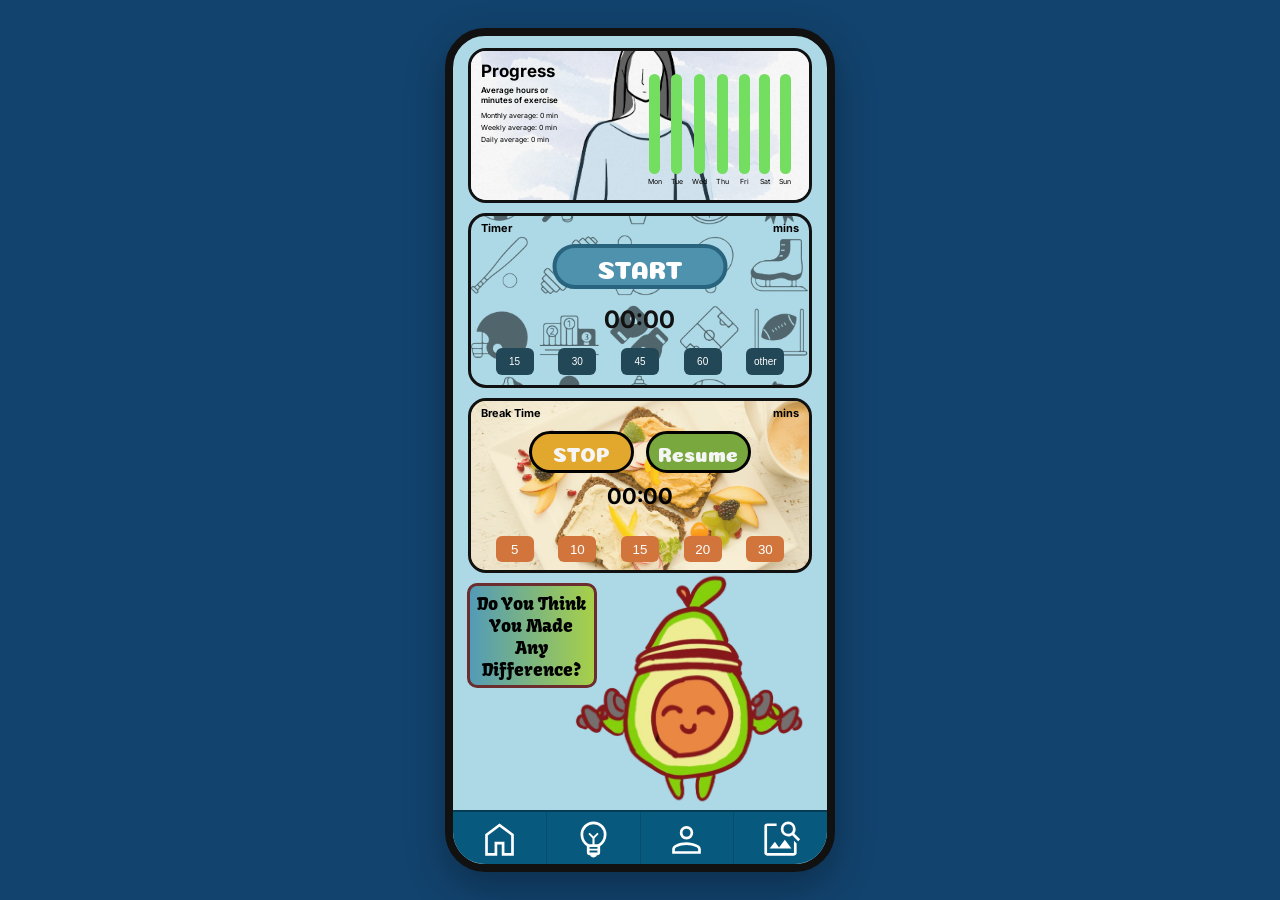
==== commit a1a56765: "I changed the image name" ====
--- a/page2.html
+++ b/page2.html
@@ -31,7 +31,7 @@
 
     <section class="progress-section">
 
-    <img src="Images\progress-tracker-image.jpg"
+    <img src="Images/progress-tracker-image.jpg"
          alt="Runner"
          class="progress-image">
 
@@ -114,9 +114,7 @@
 
 
     <section class="exercise-section">
- <img src="Images\excercise-time-image.png"
-         alt="Exercise"
-         class="exercise-image">
+ <img src="Images\Exercise-time-image.png" alt="Exercise" class="exercise-image">
 
         <div class="timer-label">
             <span>Timer</span>
@@ -151,7 +149,7 @@
    
 
     <section class="break-section">
- <img src="Images\break-time-image.jpg"
+ <img src="Images/break-time-image.jpg"
          alt="Break"
          class="break-image">
         
@@ -198,7 +196,7 @@
     <div class="motivation-message">
         Do You Think You Made Any Difference?
     </div>
-     <img src ="Images\avocado-homepage-image.png"
+     <img src ="Images/avocado-homepage-image.png"
          alt="Motivation"
          class="motivation-image">
 
--- a/style.css
+++ b/style.css
@@ -716,8 +716,6 @@
 }
 
 
-
-
 .page3-cards-window {
     width: 222px;
     height: 68px;
@@ -725,18 +723,13 @@
     flex-shrink: 0;
 }
 
-
-
-
 .page3-cards-track {
     display: flex;
     gap: 9px;
     height: 68px;
-    transition: transform 0.5s ease;
+    transition: transform 0.2s ease;
     width: max-content;
 }
-
-
 
 
 .page3-card {
@@ -748,7 +741,6 @@
 }
 
 
-
 .page3-card-inner {
     width: 100%;
     height: 100%;
@@ -758,14 +750,9 @@
 }
 
 
-
-
 .page3-card.flipped .page3-card-inner {
     transform: rotateY(180deg);
 }
-
-
-
 
 .page3-card-front,
 .page3-card-back {
@@ -1262,7 +1249,7 @@
     display: inline-block;
     color: #000;
     font-family: Arial, sans-serif;
-    font-size: 16px;
+    font-size: 10px;
     text-decoration: underline;
     cursor: pointer;
 }
